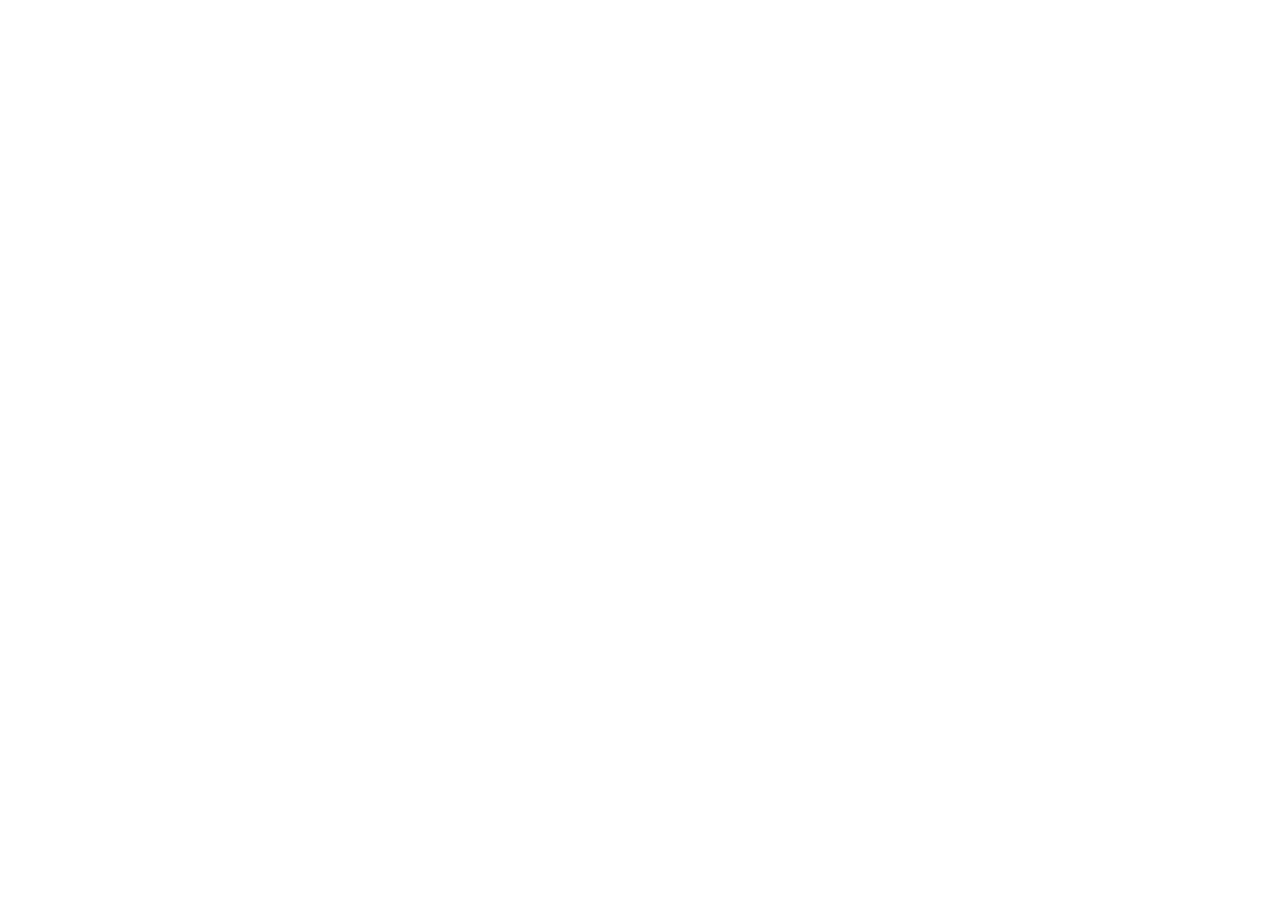
==== index.html @ cf62e2a2 "Bug fixes with like and views" ====
<!doctype html>
<html lang="en">
  <head>
    <meta charset="UTF-8" />
    <meta name="viewport" content="width=device-width, initial-scale=1.0" />
    <title>Nico Talens Portfolio</title>
    <meta name="description" content="Portfolio de Nico Talens Fresquet (SMX y Desarrollo Web) con contadores de visitas y likes reparados y correcciones generales." />
    <meta property="og:title" content="Nico Talens Portfolio" />
    <meta property="og:description" content="Portfolio de Nico Talens Fresquet (SMX y Desarrollo Web) con contadores de visitas y likes reparados y correcciones generales." />
    <meta property="og:type" content="website" />
    <meta name="twitter:card" content="summary_large_image" />
  </head>
  <body>
    <div id="root"></div>
    <script type="module" src="/src/main.tsx"></script>
  </body>
</html>
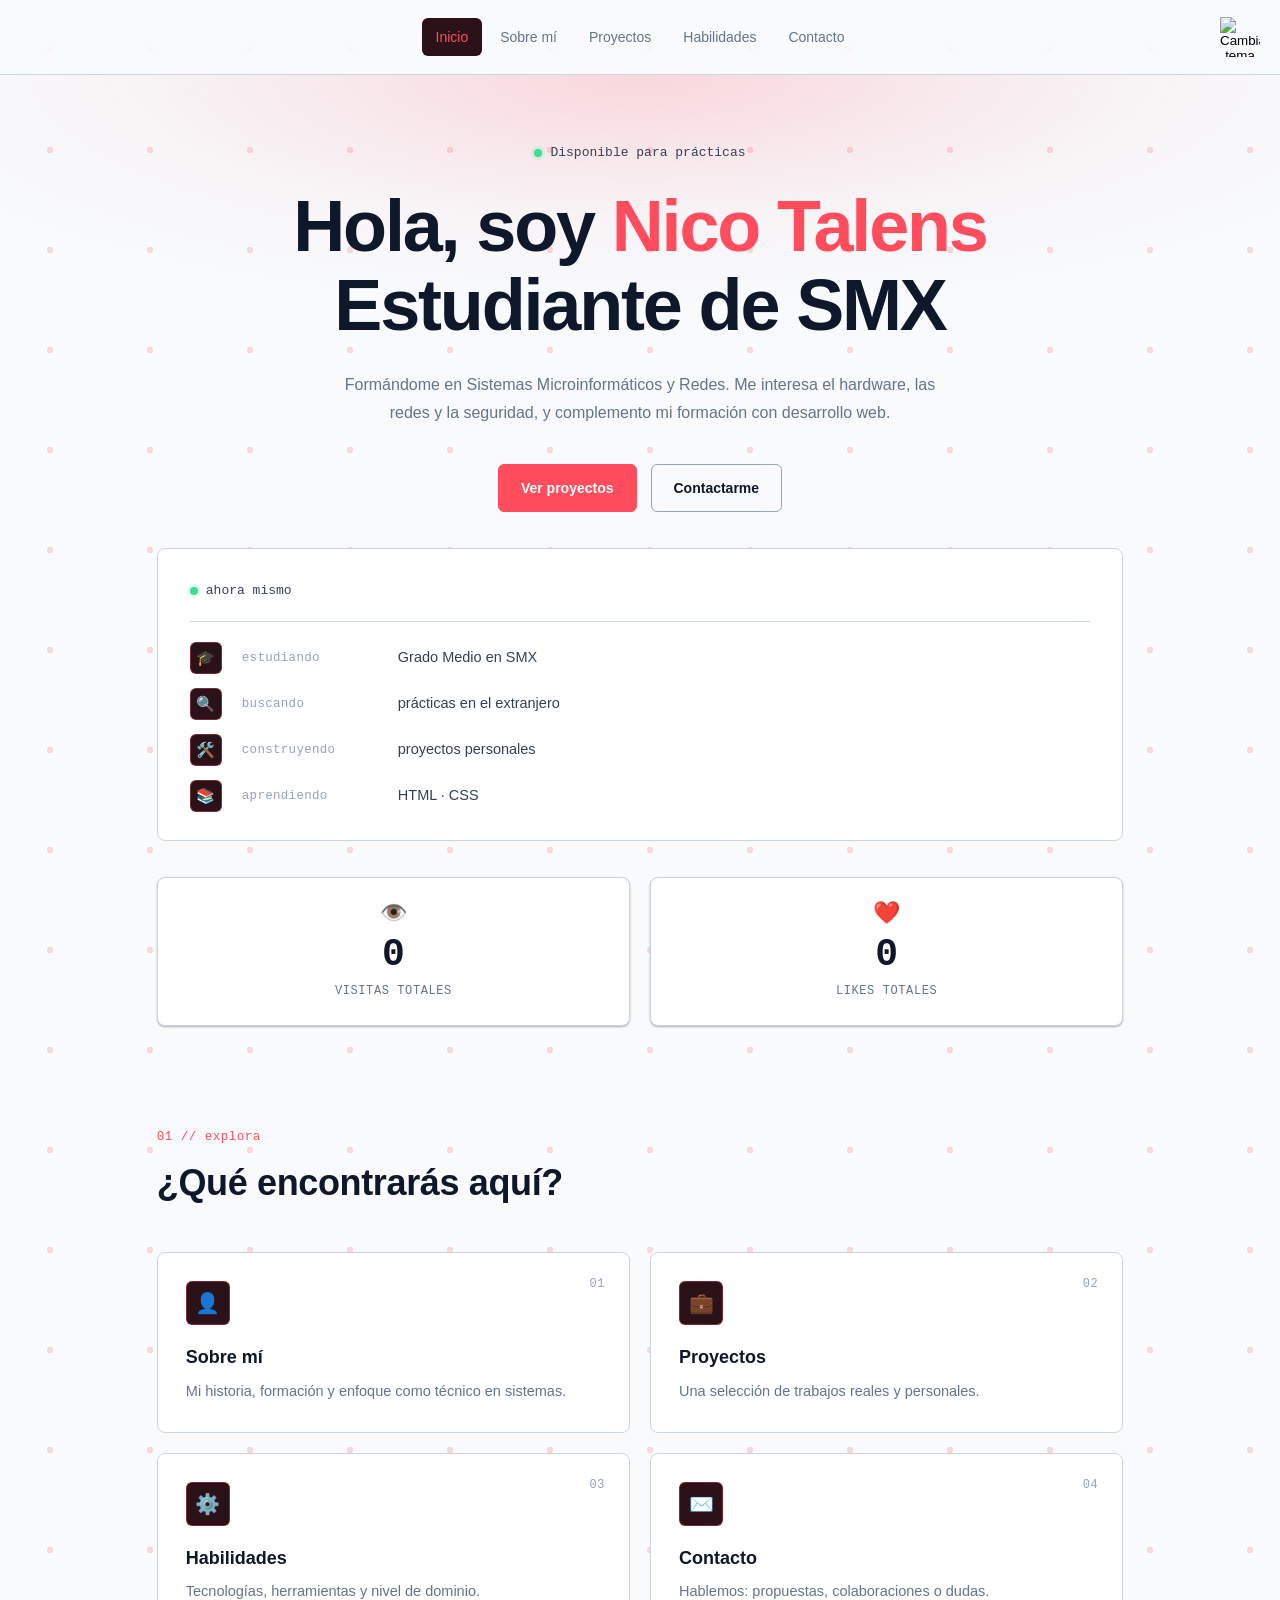
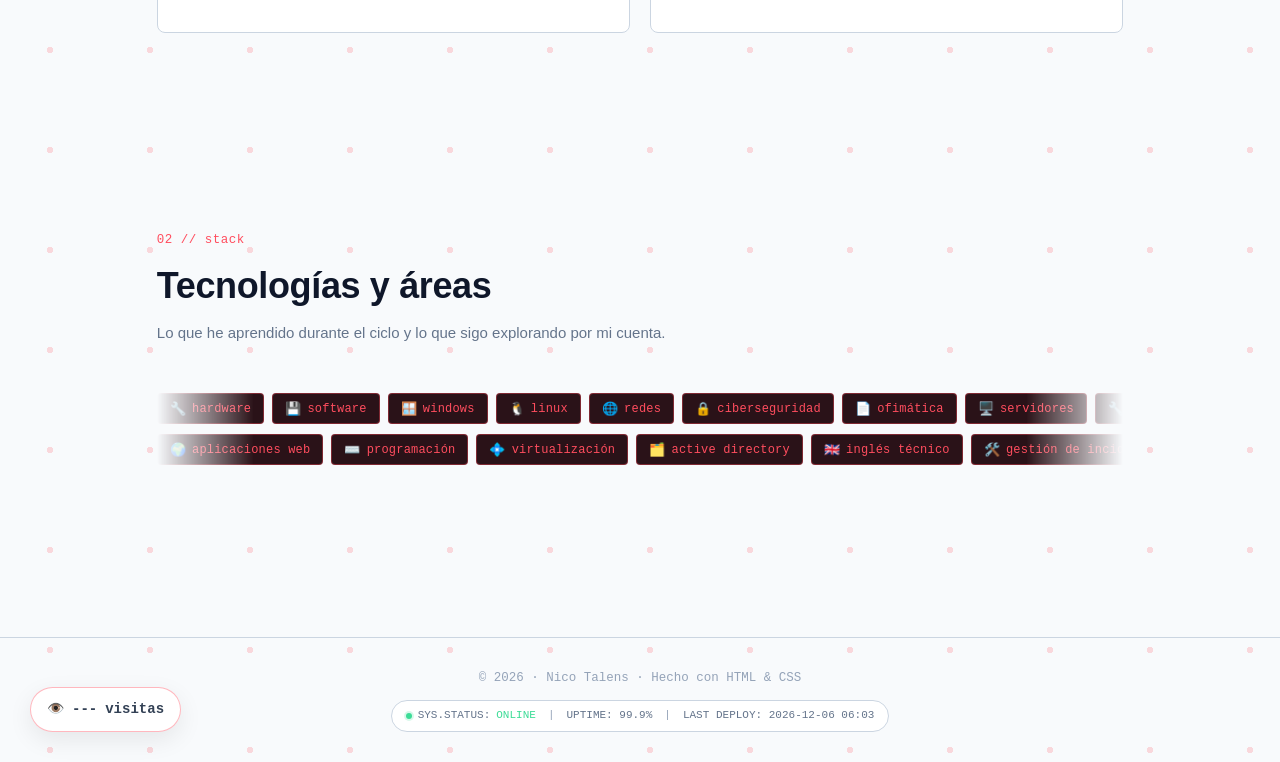
==== commit 5d8bb95e: "more bug fixes" ====
--- a/index.html
+++ b/index.html
@@ -1,18 +1,294 @@
-<!doctype html>
-<html lang="en">
-  <head>
-    <meta charset="UTF-8" />
-    <meta name="viewport" content="width=device-width, initial-scale=1.0" />
-    <title>Nico Talens Portfolio</title>
-    <meta name="description" content="Portfolio de Nico Talens Fresquet (SMX y Desarrollo Web) con contadores de visitas y likes reparados y correcciones generales." />
-    <meta property="og:title" content="Nico Talens Portfolio" />
-    <meta property="og:description" content="Portfolio de Nico Talens Fresquet (SMX y Desarrollo Web) con contadores de visitas y likes reparados y correcciones generales." />
-    <meta property="og:type" content="website" />
-    <meta name="twitter:card" content="summary_large_image" />
-  </head>
-  <body>
-    <div id="root"></div>
-    <script type="module" src="/src/main.tsx"></script>
-  </body>
+<!DOCTYPE html>
+<html lang="es">
+
+<head>
+  <meta charset="UTF-8">
+  <meta name="viewport" content="width=device-width, initial-scale=1.0">
+  <link rel="stylesheet" href="style.css">
+
+  <title>Nico Talens Fresquet | Estudiante de SMX y Desarrollo Web</title>
+
+  <meta name="description" content="Portfolio oficial de Nico Talens Fresquet (Nicolás Talens). Estudiante de Sistemas Microinformáticos y Redes (SMX). Especializado en hardware, redes, ciberseguridad y desarrollo web.">
+  <meta name="keywords" content="Nico Talens, Nicolas Talens Fresquet, NizaTF, SMX, Portfolio, Sistemas Microinformáticos, Redes, Desarrollo Web, Valencia">
+  <meta name="author" content="Nico Talens Fresquet">
+  <link rel="canonical" href="https://nizatf.github.io/">
+
+  <!-- ETIQUETA DE VERIFICACIÓN DE GOOGLE SEARCH CONSOLE -->
+  <meta name="google-site-verification" content="_K4sliO3WWemeNfePRRgqzvkZDPFYZYfsXIzgKDK0mw" />
+
+  <!-- Open Graph -->
+  <meta property="og:title" content="Nico Talens Fresquet | Portfolio">
+  <meta property="og:description" content="Estudiante de SMX apasionado por la informática, las redes y el desarrollo web.">
+  <meta property="og:type" content="website">
+  <meta property="og:url" content="https://nizatf.github.io/">
+  <meta property="og:image" content="https://nizatf.github.io/assets/img/image.png">
+
+  <script type="application/ld+json">
+  {
+    "@context": "https://schema.org",
+    "@type": "Person",
+    "name": "Nico Talens Fresquet",
+    "alternateName": ["Nico Talens", "Nicolás Talens Fresquet", "Nizatf", "Nico Portfolio"],
+    "jobTitle": "Estudiante de Sistemas Microinformáticos y Redes",
+    "url": "https://nizatf.github.io",
+    "image": "https://nizatf.github.io/assets/img/foto-perfil.png",
+    "sameAs": [
+      "https://github.com/NizaTF",
+      "https://www.linkedin.com/in/nizatf/"
+    ]
+  }
+  </script>
+
+  <script>
+    (function() {
+      const savedTheme = localStorage.getItem('theme');
+      const systemPrefersLight = window.matchMedia('(prefers-color-scheme: light)').matches;
+      if (savedTheme === 'light' || (!savedTheme && systemPrefersLight)) {
+        document.documentElement.setAttribute('data-theme', 'light');
+      } else {
+        document.documentElement.setAttribute('data-theme', 'dark');
+      }
+    })();
+  </script>
+
+  <link rel="icon" type="image/png" href="assets/img/favicon_oscuro.png" id="dynamic-favicon">
+</head>
+
+<body>
+  <div id="scroll-progress"></div>
+
+  <nav class="navbar">
+    <div class="nav-links">
+      <a href="index.html" class="active">Inicio</a>
+      <a href="sobre-mi.html">Sobre mí</a>
+      <a href="proyectos.html">Proyectos</a>
+      <a href="habilidades.html">Habilidades</a>
+      <a href="contacto.html">Contacto</a>
+    </div>
+    <button id="theme-toggle" class="theme-toggle" aria-label="Cambiar tema"></button>
+  </nav>
+
+  <!-- HERO CENTRADO -->
+  <section class="hero-center">
+    <div class="hero-center-inner">
+      <span class="status">
+        <span class="status-dot"></span>
+        Disponible para prácticas
+      </span>
+
+      <h1 class="hero-headline">
+        Hola, soy <span class="accent">Nico Talens</span><br>
+        Estudiante de SMX
+      </h1>
+
+      <p class="hero-subtitle">
+        Formándome en Sistemas Microinformáticos y Redes. Me interesa el hardware,
+        las redes y la seguridad, y complemento mi formación con desarrollo web.
+      </p>
+      <div class="hero-actions">
+        <a href="proyectos.html" class="btn btn-primary">Ver proyectos</a>
+        <a href="contacto.html" class="btn btn-secondary">Contactarme</a>
+      </div>
+    </div>
+  </section>
+
+  <!-- CURRENTLY -->
+  <section class="currently">
+    <div class="currently-card">
+      <div class="currently-head">
+        <span class="status">
+          <span class="status-dot"></span>
+          ahora mismo
+        </span>
+      </div>
+
+      <ul class="currently-list">
+        <li>
+          <span class="cur-icon">🎓</span>
+          <span class="cur-key">estudiando</span>
+          <span class="cur-val">Grado Medio en SMX</span>
+        </li>
+        <li>
+          <span class="cur-icon">🔍</span>
+          <span class="cur-key">buscando</span>
+          <span class="cur-val">prácticas en el extranjero</span>
+        </li>
+        <li>
+          <span class="cur-icon">🛠️</span>
+          <span class="cur-key">construyendo</span>
+          <span class="cur-val">proyectos personales</span>
+        </li>
+        <li>
+          <span class="cur-icon">📚</span>
+          <span class="cur-key">aprendiendo</span>
+          <span class="cur-val">HTML · CSS</span>
+        </li>
+      </ul>
+    </div>
+  </section>
+
+  <!-- ESTADÍSTICAS GLOBALES -->
+  <section class="global-stats-section">
+    <div class="stats-grid">
+      <div class="stat-card">
+        <span class="stat-icon">👁️</span>
+        <span class="stat-number" id="total-visits-index">...</span>
+        <span class="stat-label">Visitas Totales</span>
+      </div>
+      <div class="stat-card">
+        <span class="stat-icon">❤️</span>
+        <span class="stat-number" id="total-likes-index">...</span>
+        <span class="stat-label">Likes Totales</span>
+      </div>
+    </div>
+  </section>
+
+  <!-- EXPLORA -->
+  <section class="section">
+    <div class="section-head">
+      <span class="eyebrow">01 // explora</span>
+      <h2 class="section-title">¿Qué encontrarás aquí?</h2>
+    </div>
+
+    <div class="cards-grid">
+      <a href="sobre-mi.html" class="card">
+        <span class="card-number">01</span>
+        <div class="card-icon">👤</div>
+        <h3>Sobre mí</h3>
+        <p>Mi historia, formación y enfoque como técnico en sistemas.</p>
+      </a>
+
+      <a href="proyectos.html" class="card">
+        <span class="card-number">02</span>
+        <div class="card-icon">💼</div>
+        <h3>Proyectos</h3>
+        <p>Una selección de trabajos reales y personales.</p>
+      </a>
+
+      <a href="habilidades.html" class="card">
+        <span class="card-number">03</span>
+        <div class="card-icon">⚙️</div>
+        <h3>Habilidades</h3>
+        <p>Tecnologías, herramientas y nivel de dominio.</p>
+      </a>
+
+      <a href="contacto.html" class="card">
+        <span class="card-number">04</span>
+        <div class="card-icon">✉️</div>
+        <h3>Contacto</h3>
+        <p>Hablemos: propuestas, colaboraciones o dudas.</p>
+      </a>
+    </div>
+  </section>
+
+  <!-- STACK (MARQUESINA DE 2 LÍNEAS) -->
+  <section class="section">
+    <div class="section-head">
+      <span class="eyebrow">02 // stack</span>
+      <h2 class="section-title">Tecnologías y áreas</h2>
+      <p class="section-desc">
+        Lo que he aprendido durante el ciclo y lo que sigo explorando por mi cuenta.
+      </p>
+    </div>
+
+    <div class="tags-marquee-container">
+      <!-- Línea 1 -->
+      <div class="tags-marquee-row">
+        <div class="tags-marquee-track track-ltr">
+          <span class="tag" data-icon="🔧">hardware</span>
+          <span class="tag" data-icon="💾">software</span>
+          <span class="tag" data-icon="🪟">windows</span>
+          <span class="tag" data-icon="🐧">linux</span>
+          <span class="tag" data-icon="🌐">redes</span>
+          <span class="tag" data-icon="🔒">ciberseguridad</span>
+          <span class="tag" data-icon="📄">ofimática</span>
+          <span class="tag" data-icon="🖥️">servidores</span>
+
+          <span class="tag" data-icon="🔧">hardware</span>
+          <span class="tag" data-icon="💾">software</span>
+          <span class="tag" data-icon="🪟">windows</span>
+          <span class="tag" data-icon="🐧">linux</span>
+          <span class="tag" data-icon="🌐">redes</span>
+          <span class="tag" data-icon="🔒">ciberseguridad</span>
+          <span class="tag" data-icon="📄">ofimática</span>
+          <span class="tag" data-icon="🖥️">servidores</span>
+        </div>
+      </div>
+
+      <!-- Línea 2 -->
+      <div class="tags-marquee-row">
+        <div class="tags-marquee-track track-rtl">
+          <span class="tag" data-icon="🌍">aplicaciones web</span>
+          <span class="tag" data-icon="⌨️">programación</span>
+          <span class="tag" data-icon="💠">virtualización</span>
+          <span class="tag" data-icon="🗂️">active directory</span>
+          <span class="tag" data-icon="🇬🇧">inglés técnico</span>
+          <span class="tag" data-icon="🛠️">gestión de incidencias</span>
+          <span class="tag" data-icon="♻️">sostenibilidad</span>
+
+          <span class="tag" data-icon="🌍">aplicaciones web</span>
+          <span class="tag" data-icon="⌨️">programación</span>
+          <span class="tag" data-icon="💠">virtualización</span>
+          <span class="tag" data-icon="🗂️">active directory</span>
+          <span class="tag" data-icon="🇬🇧">inglés técnico</span>
+          <span class="tag" data-icon="🛠️">gestión de incidencias</span>
+          <span class="tag" data-icon="♻️">sostenibilidad</span>
+        </div>
+      </div>
+    </div>
+  </section>
+
+  <footer class="footer">
+    <div class="footer-content">
+      <p>© 2026 · Nico Talens · <a href="admin.html" style="color: inherit; text-decoration: none; cursor: default;">Hecho con HTML &amp; CSS</a></p>
+
+      <div class="sys-status">
+        <span class="sys-item">
+          <span class="sys-dot"></span>
+          SYS.STATUS: <span style="color: var(--green);">ONLINE</span>
+        </span>
+        <span class="sys-divider">|</span>
+        <span class="sys-item">UPTIME: 99.9%</span>
+        <span class="sys-divider">|</span>
+        <span class="sys-item" id="sys-last-deploy">LAST DEPLOY: Cargando...</span>
+      </div>
+    </div>
+  </footer>
+
+  <button id="back-to-top" aria-label="Volver arriba">↑</button>
+
+  <script src="ui.js"></script>
+
+  <script>
+    document.addEventListener('DOMContentLoaded', async () => {
+      const visitsEl = document.getElementById('total-visits-index');
+      const likesEl = document.getElementById('total-likes-index');
+
+      try {
+        const visits = await window.PortfolioCounters.ensureVisitCounted();
+        let projectIds = [];
+        try {
+          const projRes = await fetch(`projects.json?v=${Date.now()}`);
+          if (projRes.ok) {
+            const projects = await projRes.json();
+            projectIds = projects.map(p => p.id);
+          }
+        } catch {}
+
+        const summary = await window.PortfolioCounters.getSummary(projectIds);
+        if (visitsEl) {
+          const finalVisits = visits !== null ? visits : (summary ? summary.visits : 0);
+          visitsEl.textContent = String(finalVisits ?? 0);
+        }
+        if (likesEl) {
+          likesEl.textContent = summary ? String(summary.totalLikes ?? 0) : '0';
+        }
+      } catch {
+        if (visitsEl) visitsEl.textContent = '0';
+        if (likesEl) likesEl.textContent = '0';
+      }
+    });
+  </script>
+</body>
+
 </html>
-
--- a/style.css
+++ b/style.css
@@ -0,0 +1,1089 @@
+/* ============================
+   DESIGN TOKENS
+   ============================ */
+:root {
+  --bg:             #0a0e17;
+  --surface:        #0f1522;
+  --surface-2:      #131a2a;
+  --surface-hover:  #1a2236;
+
+  --border:         #1e2938;
+  --border-strong:  #2d3a4f;
+  --border-accent:  rgba(255, 77, 94, 0.35);
+
+  --accent:         #ff4d5e;
+  --accent-hover:   #e63946;
+  --accent-soft:    #2a1218;
+
+  --green:          #3ddc97;
+
+  --text:           #e8ecf1;
+  --text-soft:      #b8c2d1;
+  --text-muted:     #8b95a5;
+  --text-dim:       #5a6478;
+
+  --r-sm: 4px;
+  --r-md: 6px;
+  --r-lg: 8px;
+  --r-xl: 12px;
+
+  --font-sans: -apple-system, BlinkMacSystemFont, 'Segoe UI', Roboto,
+               'Helvetica Neue', Arial, sans-serif;
+  --font-mono: 'SF Mono', 'Monaco', 'Cascadia Code', 'Roboto Mono',
+               Consolas, 'Courier New', monospace;
+
+  --shadow-sm: 0 1px 2px rgba(0, 0, 0, 0.3);
+  --shadow-md: 0 8px 24px rgba(0, 0, 0, 0.35);
+  --shadow-accent: 0 8px 24px rgba(255, 77, 94, 0.18);
+
+  --max-wide:    1280px;
+  --max-content: 1120px;
+  --max-narrow:  840px;
+  --pad-x:       6%;
+  --pad-y:       96px;
+}
+
+[data-theme="light"] {
+  --bg:             #f8fafc;
+  --surface:        #ffffff;
+  --surface-2:      #f1f5f9;
+  --surface-hover:  #e2e8f0;
+  --border:         #cbd5e1;
+  --border-strong:  #94a3b8;
+  --border-accent:  rgba(255, 77, 94, 0.4);
+  --text:           #0f172a;
+  --text-soft:      #334155;
+  --text-muted:     #64748b;
+  --text-dim:       #94a3b8;
+  --shadow-md: 0 8px 24px rgba(0, 0, 0, 0.08);
+}
+
+/* ============================
+   RESET Y BASE
+   ============================ */
+*,
+*::before,
+*::after {
+  margin: 0;
+  padding: 0;
+  box-sizing: border-box;
+}
+
+html {
+  scroll-behavior: smooth;
+  overflow-x: hidden;
+}
+
+body {
+  background-color: var(--bg);
+  font-family: var(--font-sans);
+  color: var(--text);
+  line-height: 1.6;
+  -webkit-font-smoothing: antialiased;
+  position: relative;
+  min-height: 100vh;
+  animation: pageEnter 0.4s cubic-bezier(0.22, 1, 0.36, 1) both;
+}
+
+@keyframes pageEnter {
+  from { opacity: 0; transform: translateY(10px); }
+  to   { opacity: 1; transform: translateY(0); }
+}
+
+@media (prefers-reduced-motion: reduce) {
+  body { animation: none; }
+}
+
+/* Puntos de fondo */
+body::before {
+  content: "";
+  position: fixed;
+  inset: 0; /* 👈 ESTO es la magia: obliga a cubrir toda la pantalla siempre */
+  z-index: -1;
+  background-image: radial-gradient(
+    circle,
+    rgba(255, 77, 94, 0.10) 3.2px,
+    transparent 1.4px
+  );
+  background-size: 100px 100px;
+  background-position: 0 0;
+  animation: dotsDrift 5s linear infinite;
+  pointer-events: none;
+}
+
+[data-theme="light"] body::before {
+  background-image: radial-gradient(circle, rgba(255, 77, 94, 0.20) 3.2px, transparent 1.4px);
+}
+
+@keyframes dotsDrift {
+  from { background-position: 0px 0px; }
+  to   { background-position: 100px 100px; }
+}
+
+@media (prefers-reduced-motion: reduce) {
+  body::before { animation: none; }
+}
+
+img { display: block; max-width: 100%; }
+a { color: inherit; text-decoration: none; }
+
+/* ============================
+   TIPOGRAFÍA Y UTILIDADES
+   ============================ */
+.page-title {
+  font-size: clamp(32px, 5vw, 56px);
+  font-weight: 700; line-height: 1.1;
+  letter-spacing: -0.02em; color: var(--text);
+}
+
+.section-title {
+  font-size: clamp(24px, 3.5vw, 36px);
+  font-weight: 700; line-height: 1.2;
+  letter-spacing: -0.01em; color: var(--text);
+}
+
+.eyebrow {
+  display: inline-block; font-family: var(--font-mono);
+  font-size: 12.5px; font-weight: 500; color: var(--accent);
+  letter-spacing: 0.5px; text-transform: lowercase; margin-bottom: 14px;
+}
+
+.section-desc {
+  font-size: 15px; color: var(--text-muted);
+  line-height: 1.7; max-width: 560px; margin-top: 12px;
+}
+
+.accent { color: var(--accent); }
+
+/* ============================
+   NAVBAR (Escritorio)
+   ============================ */
+.navbar {
+  position: sticky; top: 0; z-index: 100;
+  display: flex; align-items: center; justify-content: center;
+  width: 100%; padding: 18px var(--pad-x);
+  background-color: rgba(10, 14, 23, 0.85);
+  backdrop-filter: blur(12px); -webkit-backdrop-filter: blur(12px);
+  border-bottom: 1px solid var(--border);
+}
+
+[data-theme="light"] .navbar { background-color: rgba(248, 250, 252, 0.85); }
+
+.nav-links { display: flex; align-items: center; gap: 4px; }
+
+.nav-links a {
+  font-size: 14px; color: var(--text-muted);
+  padding: 8px 14px; border-radius: var(--r-md);
+  transition: color 0.2s ease, background-color 0.2s ease;
+}
+
+.nav-links a:hover { color: var(--text); background-color: var(--surface-hover); }
+.nav-links a.active { color: var(--accent); background-color: var(--accent-soft); }
+
+.theme-toggle {
+  position: absolute; right: var(--pad-x); top: 50%; transform: translateY(-50%);
+  display: flex; align-items: center; justify-content: center;
+  background: transparent; border: none; cursor: pointer; padding: 0; z-index: 101;
+}
+
+.theme-icon-img {
+  width: 40px;  /* 👈 Tamaño aumentado para PC y Móvil */
+  height: 40px;
+  object-fit: contain;
+  display: block;
+  transition: transform 0.3s ease;
+}
+
+
+/* ============================
+   SECCIONES
+   ============================ */
+.section { padding: var(--pad-y) var(--pad-x); max-width: var(--max-content); margin: 0 auto; }
+.section-head { margin-bottom: 48px; }
+
+.page-header {
+  padding: 100px var(--pad-x) 60px; max-width: var(--max-narrow);
+  margin: 0 auto; text-align: center;
+}
+
+.page-header .page-title { margin: 14px 0 18px; }
+.page-header .eyebrow { margin-bottom: 0; }
+
+.page-subtitle {
+  font-size: 16px; color: var(--text-muted);
+  line-height: 1.7; max-width: 560px; margin: 0 auto;
+}
+
+/* ============================
+   BOTONES
+   ============================ */
+.btn {
+  display: inline-flex; align-items: center; justify-content: center; gap: 8px;
+  padding: 12px 22px; border-radius: var(--r-md); font-size: 14px; font-weight: 600;
+  font-family: var(--font-sans); border: 1px solid transparent; cursor: pointer;
+  transition: all 0.2s ease; white-space: nowrap;
+}
+
+.btn-primary { background-color: var(--accent); color: #fff; border-color: var(--accent); }
+.btn-primary:hover { background-color: var(--accent-hover); border-color: var(--accent-hover); box-shadow: var(--shadow-accent); transform: translateY(-1px); }
+.btn-secondary { background-color: transparent; color: var(--text); border-color: var(--border-strong); }
+.btn-secondary:hover { border-color: var(--accent); color: var(--accent); background-color: var(--accent-soft); }
+
+/* ============================
+   TARJETAS
+   ============================ */
+.cards-grid { display: grid; grid-template-columns: repeat(2, 1fr); gap: 20px; }
+
+.card {
+  position: relative; overflow: hidden; display: block;
+  background-color: var(--surface); border: 1px solid var(--border);
+  border-radius: var(--r-lg); padding: 28px;
+  transition: all 0.3s cubic-bezier(0.22, 1, 0.36, 1); color: inherit;
+}
+
+.card::before {
+  content: ""; position: absolute; top: 0; left: 0; right: 0; height: 2px;
+  background: linear-gradient(90deg, transparent, var(--accent), transparent);
+  opacity: 0; transition: opacity 0.3s ease;
+}
+
+.card:hover { border-color: var(--border-accent); background-color: var(--surface-2); transform: translateY(-4px); box-shadow: var(--shadow-md); }
+.card:hover::before { opacity: 1; }
+
+.card-icon {
+  display: inline-flex; align-items: center; justify-content: center;
+  width: 44px; height: 44px; border-radius: var(--r-md);
+  background-color: var(--accent-soft); border: 1px solid var(--border-accent);
+  font-size: 20px; line-height: 1; margin-bottom: 18px;
+  transition: transform 0.3s ease, background-color 0.3s ease;
+}
+
+.card:hover .card-icon { transform: scale(1.06); background-color: rgba(255, 77, 94, 0.16); }
+
+.card-number {
+  position: absolute; top: 22px; right: 24px; font-family: var(--font-mono);
+  font-size: 12px; color: var(--text-dim); letter-spacing: 0.5px; transition: color 0.3s ease;
+}
+
+.card:hover .card-number { color: var(--accent); }
+.card h3 { font-size: 18px; font-weight: 600; color: var(--text); margin-bottom: 8px; }
+.card p { font-size: 14.5px; color: var(--text-muted); line-height: 1.65; }
+
+/* ============================
+   TAGS
+   ============================ */
+.tags-row { display: grid; grid-template-columns: repeat(3, minmax(0, 1fr)); gap: 10px; max-width: 640px; margin: 0 auto; }
+
+.tag {
+  display: inline-flex; align-items: center; justify-content: center; gap: 6px;
+  font-family: var(--font-mono); font-size: 12px; font-weight: 500; color: var(--accent);
+  background-color: var(--accent-soft); padding: 8px 12px; border-radius: var(--r-sm);
+  border: 1px solid var(--border-accent); letter-spacing: 0.2px; line-height: 1; white-space: nowrap;
+}
+
+.tag::before { content: attr(data-icon); font-family: var(--font-sans); font-size: 13px; line-height: 1; display: inline-block; filter: saturate(1.1); }
+
+/* ============================
+   ESTADO
+   ============================ */
+.status { display: inline-flex; align-items: center; gap: 8px; font-family: var(--font-mono); font-size: 13px; color: var(--text-soft); }
+
+.status-dot {
+  width: 8px; height: 8px; border-radius: 50%; background-color: var(--green);
+  box-shadow: 0 0 0 3px rgba(61, 220, 151, 0.15); animation: statusPulse 2s ease-in-out infinite;
+}
+
+@keyframes statusPulse { 0%, 100% { opacity: 1; } 50% { opacity: 0.5; } }
+@media (prefers-reduced-motion: reduce) { .status-dot { animation: none; } }
+
+/* ============================
+   CURRENTLY (Index)
+   ============================ */
+.currently { max-width: var(--max-content); margin:  auto; padding: 0 var(--pad-x); }
+.currently-card { background: var(--surface); border: 1px solid var(--border); border-radius: var(--r-lg); padding: 28px 32px; }
+.currently-head { padding-bottom: 18px; margin-bottom: 20px; border-bottom: 1px solid var(--border); }
+.currently-list { list-style: none; display: flex; flex-direction: column; gap: 14px; }
+.currently-list li { display: grid; grid-template-columns: 36px 140px 1fr; align-items: center; gap: 16px; font-size: 14.5px; }
+
+.cur-icon {
+  display: inline-flex; align-items: center; justify-content: center;
+  width: 32px; height: 32px; border-radius: var(--r-md);
+  background: var(--accent-soft); border: 1px solid var(--border-accent); font-size: 15px;
+}
+
+.cur-key { font-family: var(--font-mono); font-size: 12.5px; color: var(--text-dim); letter-spacing: 0.3px; }
+.cur-val { color: var(--text-soft); font-weight: 500; }
+
+/* ============================
+   TIMELINE
+   ============================ */
+.timeline { position: relative; padding-left: 40px; }
+.timeline::before { content: ""; position: absolute; left: 9px; top: 6px; bottom: 6px; width: 2px; background: var(--border-strong); border-radius: 2px; }
+.timeline-item { position: relative; padding-bottom: 36px; }
+.timeline-item:last-child { padding-bottom: 0; }
+
+.timeline-dot {
+  position: absolute; left: -40px; top: 4px; width: 20px; height: 20px; border-radius: 50%;
+  background: var(--bg); border: 2px solid var(--border-strong);
+  display: flex; align-items: center; justify-content: center; z-index: 1;
+}
+
+.timeline-item.is-done .timeline-dot { background: var(--accent); border-color: var(--accent); }
+
+.timeline-item.is-current .timeline-dot {
+  background: var(--accent); border-color: var(--accent);
+  box-shadow: 0 0 0 4px rgba(255, 77, 94, 0.2); animation: currentPulse 2s ease-in-out infinite;
+}
+
+.timeline-item.is-current .timeline-dot::after {
+  content: ""; position: absolute; inset: -8px; border-radius: 50%;
+  border: 2px solid var(--accent); opacity: 0.4; animation: currentRing 2s ease-out infinite;
+}
+
+@keyframes currentPulse { 0%, 100% { box-shadow: 0 0 0 4px rgba(255, 77, 94, 0.2); } 50% { box-shadow: 0 0 0 7px rgba(255, 77, 94, 0.1); } }
+@keyframes currentRing { 0% { transform: scale(0.9); opacity: 0.6; } 100% { transform: scale(1.6); opacity: 0; } }
+@media (prefers-reduced-motion: reduce) { .timeline-item.is-current .timeline-dot, .timeline-item.is-current .timeline-dot::after { animation: none; } }
+
+.timeline-item.is-future .timeline-dot { background: var(--bg); border-color: var(--border-strong); }
+
+.timeline-content {
+  background: var(--surface); border: 1px solid var(--border); border-radius: var(--r-lg);
+  padding: 22px 26px; transition: all 0.25s ease; position: relative;
+}
+
+.timeline-item.is-current .timeline-content { border-color: var(--border-accent); background: var(--surface-2); }
+.timeline-item.is-future .timeline-content { opacity: 0.7; }
+.timeline-content:hover { border-color: var(--border-accent); background: var(--surface-2); }
+
+.timeline-badge {
+  display: inline-block; font-family: var(--font-mono); font-size: 10.5px; font-weight: 700;
+  color: var(--accent); background: var(--accent-soft); border: 1px solid var(--border-accent);
+  padding: 3px 8px; border-radius: var(--r-sm); letter-spacing: 0.8px; text-transform: uppercase; margin-bottom: 10px;
+}
+
+.timeline-date { display: block; font-family: var(--font-mono); font-size: 12px; color: var(--accent); margin-bottom: 6px; letter-spacing: 0.3px; }
+.timeline-item.is-future .timeline-date { color: var(--text-dim); }
+.timeline-content h3 { font-size: 17px; color: var(--text); margin-bottom: 6px; font-weight: 600; }
+.timeline-item.is-future .timeline-content h3 { color: var(--text-soft); }
+.timeline-content p { font-size: 14.5px; color: var(--text-muted); line-height: 1.7; }
+
+/* ============================
+   HERO CENTRADO
+   ============================ */
+.hero-center {
+  position: relative; padding: 110px var(--pad-x) 60px; text-align: center;
+  background: radial-gradient(ellipse 90% 70% at 50% 0%, rgba(255, 77, 94, 0.20) 0%, rgba(255, 77, 94, 0.10) 25%, rgba(255, 77, 94, 0.03) 45%, transparent 70%);
+}
+
+.hero-center-inner { position: relative; max-width: 820px; margin: 0 auto; }
+.hero-headline { font-size: clamp(36px, 6vw, 72px); font-weight: 800; line-height: 1.1; letter-spacing: -0.03em; margin: 22px 0 26px; color: var(--text); }
+.hero-center .hero-subtitle { margin: 0 auto 38px; max-width: 620px; color: var(--text-muted); font-size: 16px; line-height: 1.7; }
+.hero-actions { display: flex; flex-wrap: wrap; gap: 14px; }
+.hero-center .hero-actions { justify-content: center; }
+
+/* ============================
+   SOBRE MÍ
+   ============================ */
+
+.about-heading { font-size: clamp(22px, 3vw, 32px); font-weight: 700; line-height: 1.2; letter-spacing: -0.01em; margin-bottom: 22px; color: var(--text); }
+.about-main { min-width: 0; }
+.about-main p { color: var(--text-soft); font-size: 15.5px; line-height: 1.8; margin-bottom: 18px; }
+.about-main p strong { color: var(--text); font-weight: 600; }
+.about-actions { display: flex; flex-wrap: wrap; gap: 12px; margin-top: 10px; }
+
+/* Avatar Flip 3D */
+.avatar-flip {
+  position: relative; width: 100%; aspect-ratio: 1 / 1; border-radius: var(--r-lg);
+  border: 1px solid var(--border); background: var(--surface); margin-bottom: 22px;
+  perspective: 1000px; overflow: hidden; cursor: pointer;
+}
+
+.avatar-flip::after {
+  content: ""; position: absolute; inset: 0; border-radius: inherit;
+  box-shadow: inset 0 0 0 1px rgba(255, 255, 255, 0.1); transition: box-shadow 0.3s ease;
+  pointer-events: none; z-index: 10;
+}
+
+.avatar-flip:hover::after { box-shadow: inset 0 0 20px rgba(255, 255, 255, 0.15); }
+
+.avatar-front, .avatar-back {
+  position: absolute; top: 0; left: 0; width: 100%; height: 100%;
+  backface-visibility: hidden; border-radius: inherit; overflow: hidden;
+  transition: transform 0.8s cubic-bezier(0.4, 0, 0.2, 1);
+}
+
+.avatar-back { transform: rotateY(180deg); background: var(--surface-2); display: flex; align-items: center; justify-content: center; }
+.logo-img { width: 100%; height: 100%; object-fit: contain; padding: 10%; }
+.avatar-flip:hover .avatar-front { transform: rotateY(180deg); }
+.avatar-flip:hover .avatar-back { transform: rotateY(360deg); }
+
+.flip-hint {
+  position: absolute; bottom: 12px; right: 12px; background: rgba(10, 14, 23, 0.6);
+  color: #fff; width: 28px; height: 28px; border-radius: 50%;
+  display: flex; align-items: center; justify-content: center; font-size: 14px; z-index: 20;
+  backdrop-filter: blur(4px); -webkit-backdrop-filter: blur(4px);
+  border: 1px solid rgba(255, 255, 255, 0.1); pointer-events: none;
+  transition: transform 0.3s ease; opacity: 0.8;
+}
+
+.avatar-flip:hover .flip-hint { transform: rotate(180deg); opacity: 1; background: var(--accent); }
+
+/* Marquesina de tags */
+.tags-marquee-container { margin: 32px 0 36px; display: flex; flex-direction: column; gap: 10px; width: 100%; overflow: hidden; }
+.tags-marquee-row { width: 100%; overflow: hidden; position: relative; -webkit-mask-image: linear-gradient(to right, transparent, black 10%, black 90%, transparent); mask-image: linear-gradient(to right, transparent, black 10%, black 90%, transparent); }
+.tags-marquee-track { display: flex; gap: 8px; width: max-content; }
+.track-ltr { animation: marquee-ltr 25s linear infinite; }
+.track-rtl { animation: marquee-rtl 25s linear infinite; }
+.tags-marquee-row:hover .tags-marquee-track { animation-play-state: paused; }
+@keyframes marquee-ltr { from { transform: translateX(-50%); } to { transform: translateX(0); } }
+@keyframes marquee-rtl { from { transform: translateX(0); } to { transform: translateX(-50%); } }
+.tags-marquee-track .tag { flex-shrink: 0; }
+
+/* ============================
+   PROYECTOS
+   ============================ */
+.projects-grid { display: grid; grid-template-columns: repeat(2, 1fr); gap: 24px; }
+
+.project-card {
+  display: flex; flex-direction: column; background: var(--surface); border: 1px solid var(--border);
+  border-radius: var(--r-lg); overflow: hidden; color: inherit;
+  transition: all 0.3s cubic-bezier(0.22, 1, 0.36, 1); position: relative;
+}
+
+.project-card:hover { border-color: var(--border-accent); transform: translateY(-4px); box-shadow: var(--shadow-md); }
+.project-thumb { width: 100%; aspect-ratio: 16 / 10; overflow: hidden; background: var(--surface-2); border-bottom: 1px solid var(--border); position: relative; }
+.project-img { width: 100%; height: 100%; object-fit: cover; object-position: center top; display: block; transition: transform 0.5s cubic-bezier(0.22, 1, 0.36, 1); }
+.project-card:hover .project-img { transform: scale(1.04); }
+.project-body { padding: 22px 24px 24px; display: flex; flex-direction: column; gap: 10px; flex: 1; }
+.project-top { display: flex; align-items: flex-start; justify-content: space-between; gap: 14px; }
+.project-title { font-size: 17px; font-weight: 600; color: var(--text); line-height: 1.3; letter-spacing: -0.005em; }
+
+.project-arrow { flex-shrink: 0; font-family: var(--font-mono); font-size: 15px; color: var(--text-dim); transition: color 0.25s ease, transform 0.25s ease; line-height: 1; margin-top: 2px; }
+.project-card:hover .project-arrow { color: var(--accent); transform: translate(2px, -2px); }
+.project-desc { font-size: 14px; color: var(--text-muted); line-height: 1.65; }
+
+/* Badges de proyectos */
+.project-badges { display: flex; flex-wrap: wrap; align-items: center; gap: 10px; margin-bottom: 6px; }
+.badge { display: inline-flex; align-items: center; gap: 6px; font-family: var(--font-mono); font-size: 10.5px; font-weight: 600; text-transform: uppercase; letter-spacing: 0.5px; padding: 4px 9px; border-radius: var(--r-sm); border: 1px solid transparent; line-height: 1; }
+.badge-dot { width: 6px; height: 6px; border-radius: 50%; animation: statusBlink 2s ease-in-out infinite; }
+@keyframes statusBlink { 0%, 100% { opacity: 1; transform: scale(1); } 50% { opacity: 0.4; transform: scale(0.9); } }
+.badge.is-active { color: var(--green); background: rgba(61, 220, 151, 0.1); border-color: rgba(61, 220, 151, 0.3); }
+.badge.is-active .badge-dot { background: var(--green); box-shadow: 0 0 6px rgba(61, 220, 151, 0.6); }
+.badge.is-building { color: var(--accent); background: var(--accent-soft); border-color: var(--border-accent); }
+.badge.is-building .badge-dot { background: var(--accent); box-shadow: 0 0 6px rgba(255, 77, 94, 0.6); }
+.badge.is-inactive { color: var(--text-dim); background: var(--surface-2); border-color: var(--border); }
+.badge.is-inactive .badge-dot { background: var(--text-dim); box-shadow: none; animation: none; }
+.badge.is-planned { color: #6aa8ff; background: rgba(106, 168, 255, 0.1); border-color: rgba(106, 168, 255, 0.3); }
+.badge.is-planned .badge-dot { background: #6aa8ff; box-shadow: 0 0 6px rgba(106, 168, 255, 0.6); }
+
+.badge-level { display: inline-flex; align-items: center; gap: 4px; padding: 3px 9px 3px 6px; background: var(--surface-2); border: 1px solid var(--border); border-radius: var(--r-sm); height: 22px; }
+.badge-label { font-family: var(--font-mono); font-size: 9px; font-weight: 600; color: var(--text-dim); text-transform: uppercase; letter-spacing: 0.5px; margin-right: 2px; border-right: 1px solid var(--border); padding-right: 6px; }
+.lvl-dot { width: 5px; height: 10px; border-radius: 1px; background: var(--border-strong); transition: all 0.3s ease; }
+.lvl-dot.is-on { background: var(--accent); box-shadow: 0 0 4px rgba(255, 77, 94, 0.4); }
+[data-theme="light"] .lvl-dot.is-on { box-shadow: none; }
+
+/* ============================
+   HABILIDADES (Tabs)
+   ============================ */
+.lang-grid { display: grid; grid-template-columns: repeat(3, 1fr); gap: 20px; }
+.lang-card { display: flex; flex-direction: column; gap: 20px; }
+.lang-card-head { display: flex; align-items: center; gap: 14px; }
+.lang-code { display: inline-flex; align-items: center; justify-content: center; width: 44px; height: 44px; border-radius: var(--r-md); background: var(--accent-soft); border: 1px solid var(--border-accent); font-family: var(--font-mono); font-size: 13px; font-weight: 700; color: var(--accent); letter-spacing: 0.5px; flex-shrink: 0; }
+.lang-card-info h3 { font-size: 16px; font-weight: 600; color: var(--text); margin-bottom: 3px; line-height: 1.2; }
+.lang-card-info p { font-family: var(--font-mono); font-size: 11.5px; color: var(--text-muted); letter-spacing: 0.2px; }
+.cefr-row { display: flex; gap: 4px; }
+.cefr-pip { display: inline-flex; align-items: center; justify-content: center; flex: 1; min-width: 0; height: 22px; border-radius: var(--r-sm); background: var(--bg); border: 1px solid var(--border); font-family: var(--font-mono); font-size: 9.5px; font-weight: 600; color: var(--text-dim); letter-spacing: 0.2px; transition: all 0.2s ease; }
+.cefr-pip.is-full { background: var(--accent-soft); border-color: var(--border-accent); color: var(--accent); }
+.cefr-pip.is-current { background: var(--accent); border-color: var(--accent); color: #ffffff; box-shadow: 0 0 0 2px rgba(255, 77, 94, 0.2); animation: cefrPulse 2s ease-in-out infinite; }
+@keyframes cefrPulse { 0%, 100% { box-shadow: 0 0 0 2px rgba(255, 77, 94, 0.2); } 50% { box-shadow: 0 0 0 4px rgba(255, 77, 94, 0.08); } }
+
+.tabs-layout {
+  display: grid;
+  grid-template-columns: 240px minmax(0, 1fr); /* 👈 minmax(0, 1fr) arregla el scroll */
+  gap: 30px;
+  background: var(--surface);
+  border: 1px solid var(--border);
+  border-radius: var(--r-lg);
+  padding: 30px;
+  box-shadow: var(--shadow-md);
+  min-height: 400px;
+}
+
+.tabs-content {
+  position: relative;
+  padding-left: 10px;
+  min-width: 0; /* 👈 Evita que los tags largos rompan la pantalla */
+  overflow-x: hidden;
+}
+
+/* Y en los tags, permitimos que bajen de línea si son muy largos */
+.skill-pill span {
+  white-space: normal;
+  word-break: break-word;
+}
+.tabs-nav { display: flex; flex-direction: column; gap: 8px; border-right: 1px solid var(--border); padding-right: 20px; }
+.tab-btn { display: flex; align-items: center; gap: 12px; background: transparent; border: none; border-left: 3px solid transparent; padding: 14px 16px; border-radius: 0 var(--r-md) var(--r-md) 0; font-family: var(--font-mono); font-size: 14px; font-weight: 500; color: var(--text-muted); cursor: pointer; text-align: left; transition: all 0.25s ease; }
+.tab-btn:hover { background: var(--surface-2); color: var(--text); }
+.tab-btn.active { background: var(--accent-soft); color: var(--accent); border-left-color: var(--accent); }
+.tab-icon { font-size: 18px; }
+.tab-panel { display: none; animation: fadeInPanel 0.4s ease forwards; }
+.tab-panel.active { display: block; }
+@keyframes fadeInPanel { from { opacity: 0; transform: translateY(10px); } to { opacity: 1; transform: translateY(0); } }
+.panel-header { display: flex; align-items: center; gap: 16px; margin-bottom: 16px; }
+.panel-icon { font-size: 32px; background: var(--bg); width: 60px; height: 60px; display: flex; align-items: center; justify-content: center; border-radius: var(--r-md); border: 1px solid var(--border); }
+.panel-title { font-size: 22px; font-weight: 700; color: var(--text); }
+.panel-desc { color: var(--text-muted); font-size: 15px; line-height: 1.6; margin-bottom: 30px; max-width: 500px; }
+.panel-skills { display: flex; flex-direction: column; gap: 12px; }
+.skill-pill { display: flex; justify-content: space-between; align-items: center; background: var(--surface-2); border: 1px solid var(--border); padding: 16px 20px; border-radius: var(--r-md); cursor: pointer; transition: all 0.2s ease; font-family: var(--font-mono); font-size: 14px; color: var(--text-soft); }
+.skill-pill:hover { background: var(--bg); border-color: var(--accent); color: var(--accent); transform: translateX(6px); box-shadow: 0 4px 12px rgba(0,0,0,0.2); }
+.skill-count { background: var(--accent-soft); color: var(--accent); font-size: 11px; padding: 4px 10px; border-radius: 999px; border: 1px solid var(--border-accent); }
+
+/* ============================
+   CONTACTO
+   ============================ */
+.contact-grid { display: grid; grid-template-columns: repeat(2, 1fr); gap: 16px; }
+.contact-card { display: flex; align-items: center; gap: 16px; padding: 20px 24px; position: relative; }
+.contact-card .card-icon { margin-bottom: 0; flex-shrink: 0; width: 40px; height: 40px; font-size: 18px; }
+.contact-info { display: flex; flex-direction: column; gap: 3px; min-width: 0; flex: 1; }
+.contact-label { font-family: var(--font-mono); font-size: 11px; color: var(--text-dim); text-transform: lowercase; letter-spacing: 0.5px; }
+.contact-value { font-size: 14.5px; font-weight: 500; color: var(--text); overflow: hidden; text-overflow: ellipsis; white-space: nowrap; }
+.contact-arrow { flex-shrink: 0; font-family: var(--font-mono); font-size: 15px; color: var(--text-dim); transition: color 0.25s ease, transform 0.25s ease; line-height: 1; }
+.contact-card:hover .contact-arrow { color: var(--accent); transform: translate(2px, -2px); }
+.contact-card.is-static { cursor: default; }
+.contact-card.is-static:hover { border-color: var(--border); background: var(--surface); transform: none; box-shadow: none; }
+.contact-card.is-static:hover::before { opacity: 0; }
+.contact-arrow.is-off { color: var(--text-dim); opacity: 0.5; }
+.contact-card.is-static:hover .contact-arrow.is-off { color: var(--text-dim); transform: none; }
+
+.contact-form { max-width: 640px; margin: 0 auto; display: flex; flex-direction: column; gap: 18px; }
+.form-row { display: grid; grid-template-columns: 1fr 1fr; gap: 18px; }
+.form-field { display: flex; flex-direction: column; gap: 6px; }
+.form-field label { font-family: var(--font-mono); font-size: 11.5px; font-weight: 500; color: var(--text-dim); text-transform: lowercase; letter-spacing: 0.5px; }
+.form-field input, .form-field textarea { width: 100%; background: var(--surface); border: 1px solid var(--border); border-radius: var(--r-md); padding: 14px 16px; font-family: var(--font-sans); font-size: 15px; color: var(--text); line-height: 1.5; transition: border-color 0.2s ease, background-color 0.2s ease, box-shadow 0.2s ease; -webkit-appearance: none; appearance: none; }
+.form-field textarea { resize: vertical; min-height: 140px; }
+.form-field input::placeholder, .form-field textarea::placeholder { color: var(--text-dim); }
+.form-field input:focus, .form-field textarea:focus { outline: none; border-color: var(--border-accent); background: var(--surface-2); box-shadow: 0 0 0 3px rgba(255, 77, 94, 0.1); }
+.contact-form .btn { align-self: flex-start; margin-top: 4px; }
+.contact-cta { text-align: center; max-width: 680px; margin: 0 auto; padding: 20px 0; display: flex; flex-direction: column; align-items: center; gap: 0; }
+.contact-big { font-size: clamp(40px, 7vw, 80px); font-weight: 800; line-height: 1; letter-spacing: -0.03em; margin: 24px 0 20px; color: var(--text); }
+.contact-email { display: inline-block; font-family: var(--font-mono); font-size: clamp(16px, 2.5vw, 22px); font-weight: 500; color: var(--accent); letter-spacing: -0.01em; padding-bottom: 4px; border-bottom: 2px solid var(--border-accent); transition: all 0.25s ease; margin-bottom: 24px; text-decoration: none; }
+.contact-email:hover { color: var(--accent-hover); border-bottom-color: var(--accent); }
+.contact-hint { font-size: 14px; color: var(--text-muted); margin-bottom: 28px; line-height: 1.6; }
+.contact-actions { display: flex; flex-wrap: wrap; gap: 12px; justify-content: center; }
+
+/* ============================
+   PÁGINA DE PROYECTO (BLOG)
+   ============================ */
+.blog-header { padding-top: 100px; padding-bottom: 40px; text-align: center; max-width: 800px; }
+.back-link { display: inline-block; font-family: var(--font-mono); font-size: 13px; color: var(--text-muted); text-decoration: none; margin-bottom: 24px; transition: color 0.2s; }
+.back-link:hover { color: var(--accent); }
+.blog-header .page-title { font-size: clamp(36px, 6vw, 56px); margin-bottom: 16px; }
+.blog-hero-carousel { position: relative; width: 100%; max-width: 1000px; margin: 0 auto; aspect-ratio: 16 / 9; background: var(--surface-2); border: 1px solid var(--border); border-radius: var(--r-lg); overflow: hidden; box-shadow: var(--shadow-md); }
+.blog-hero-carousel img { position: absolute; top: 0; left: 0; width: 100%; height: 100%; opacity: 0; transition: opacity 0.4s ease; }
+.blog-hero-carousel img.active { opacity: 1; z-index: 2; }
+.blog-nav { position: absolute; top: 50%; transform: translateY(-50%); z-index: 5; background: rgba(10, 14, 23, 0.7); color: #fff; border: 1px solid rgba(255,255,255,0.2); width: 48px; height: 48px; border-radius: 50%; font-size: 20px; cursor: pointer; backdrop-filter: blur(4px); transition: all 0.2s; }
+.blog-nav:hover { background: var(--accent); border-color: var(--accent); }
+.blog-nav.prev { left: 20px; }
+.blog-nav.next { right: 20px; }
+.blog-content-section { max-width: 800px; padding-top: 20px; }
+.blog-markdown { font-size: 16.5px; line-height: 1.8; color: var(--text-soft); }
+.blog-markdown h1, .blog-markdown h2, .blog-markdown h3 { color: var(--text); margin-top: 40px; margin-bottom: 16px; font-family: var(--font-sans); }
+.blog-markdown h2 { font-size: 26px; border-bottom: 1px solid var(--border); padding-bottom: 8px; }
+.blog-markdown p { margin-bottom: 24px; }
+.blog-markdown ul, .blog-markdown ol { margin-bottom: 24px; padding-left: 24px; }
+.blog-markdown li { margin-bottom: 8px; }
+.blog-markdown strong { color: var(--text); }
+.blog-markdown blockquote { border-left: 4px solid var(--accent); background: var(--surface-2); padding: 16px 24px; margin: 24px 0; border-radius: 0 var(--r-md) var(--r-md) 0; font-style: italic; color: var(--text-muted); }
+.blog-markdown code { font-family: var(--font-mono); background: var(--surface-2); padding: 4px 8px; border-radius: 4px; font-size: 14px; color: var(--accent); }
+.blog-markdown img { border-radius: var(--r-lg); margin: 30px 0; border: 1px solid var(--border); }
+
+/* ============================
+   UI EXTRA (Scroll, Back to top, Footer)
+   ============================ */
+#scroll-progress { position: fixed; top: 0; left: 0; width: 0%; height: 3px; background: var(--accent); z-index: 9999; transition: width 0.1s ease-out; pointer-events: none; }
+#back-to-top { position: fixed; bottom: 30px; right: 30px; width: 46px; height: 46px; border-radius: 50%; background: var(--surface); color: var(--accent); border: 1px solid var(--border-accent); font-size: 20px; font-weight: bold; cursor: pointer; display: flex; align-items: center; justify-content: center; z-index: 900; box-shadow: var(--shadow-md); opacity: 0; visibility: hidden; transform: translateY(15px); transition: all 0.3s cubic-bezier(0.22, 1, 0.36, 1); }
+#back-to-top.is-visible { opacity: 1; visibility: visible; transform: translateY(0); }
+#back-to-top:hover { background: var(--accent-soft); transform: translateY(-3px); box-shadow: var(--shadow-accent); }
+
+.footer { text-align: center; padding: 30px var(--pad-x); border-top: 1px solid var(--border); margin-top: 40px; }
+.footer-content { display: flex; flex-direction: column; align-items: center; gap: 12px; }
+.footer p { font-family: var(--font-mono); font-size: 12.5px; color: var(--text-dim); }
+.sys-status { display: flex; align-items: center; justify-content: center; flex-wrap: wrap; gap: 12px; font-family: var(--font-mono); font-size: 11px; color: var(--text-muted); background: var(--surface); padding: 6px 14px; border-radius: 999px; border: 1px solid var(--border); }
+.sys-item { display: flex; align-items: center; gap: 6px; }
+.sys-dot { width: 6px; height: 6px; border-radius: 50%; background-color: var(--green); box-shadow: 0 0 0 2px rgba(61, 220, 151, 0.2); animation: sysPulse 2s ease-in-out infinite; }
+@keyframes sysPulse { 0%, 100% { opacity: 1; transform: scale(1); } 50% { opacity: 0.5; transform: scale(0.8); } }
+.sys-divider { color: var(--border-strong); }
+
+/* Transiciones de tema */
+body, .navbar, .card, .btn, .tag, .timeline-content, .contact-card, .skill-chip, .cefr-pip, .form-field input, .form-field textarea, .footer {
+  transition: background-color 0.4s ease, border-color 0.4s ease, color 0.4s ease, box-shadow 0.4s ease;
+}
+
+/* Para PC: Mantenemos el botón a la derecha, pero un poco más pegado al borde */
+@media (min-width: 851px) {
+  .theme-toggle {
+    position: absolute;
+    right: 20px; /* Un poco más a la derecha que el padding normal */
+    top: 50%;
+    transform: translateY(-50%);
+  }
+}
+
+@media (max-width: 640px) {
+  .cards-grid { grid-template-columns: 1fr; }
+  .tags-row { grid-template-columns: repeat(2, minmax(0, 1fr)); }
+  .currently-card { padding: 22px; }
+  .currently-list li { grid-template-columns: 32px 1fr; grid-template-areas: "icon key" "icon val"; row-gap: 2px; column-gap: 14px; align-items: start; }
+  .cur-icon { grid-area: icon; align-self: center; }
+  .cur-key { grid-area: key; } .cur-val { grid-area: val; font-size: 14px; }
+  .sys-divider { display: none; }
+  .sys-status { flex-direction: column; border-radius: var(--r-md); padding: 10px; gap: 6px; }
+}
+
+@media (max-width: 480px) {
+  .btn { width: 100%; }
+  .card, .project-card { padding: 22px; }
+  .hero-actions { flex-direction: column; }
+  .tags-row { gap: 8px; }
+  .tag { font-size: 11px; padding: 7px 8px; }
+  .project-body { padding: 18px 20px 20px; }
+  .project-title { font-size: 16px; }
+  .cefr-pip { height: 20px; font-size: 9px; }
+  .lang-code { width: 40px; height: 40px; font-size: 12px; }
+  .contact-big { font-size: clamp(36px, 10vw, 56px); }
+  .contact-email { font-size: 14px; word-break: break-all; }
+  .contact-actions { flex-direction: column; width: 100%; }
+  .contact-actions .btn { width: 100%; }
+  #back-to-top { bottom: 20px; right: 20px; width: 40px; height: 40px; font-size: 18px; }
+  
+  /* 👇 ARREGLO DEL TEXTO CORTADO EN CONTACTOS 👇 */
+  .contact-value {
+    white-space: normal;
+    word-break: break-all;
+    font-size: 13px;
+  }
+}
+
+/* ============================
+   FIX: BOTÓN DEL TEMA FUERA DEL NAVBAR (MÓVIL)
+   ============================ */
+@media (max-width: 850px) {
+  .navbar {
+    flex-direction: column; /* Enlaces arriba */
+    align-items: stretch;
+    padding: 12px 15px;
+    padding-bottom: 55px; /* 👈 Dejamos espacio abajo para que quepa el botón */
+    gap: 10px;
+    position: sticky;
+    top: 0;
+    overflow: visible !important; /* Permite que el botón se salga del recuadro */
+  }
+
+  .nav-links {
+    display: flex !important;
+    flex-wrap: nowrap !important;
+    overflow-x: auto !important; 
+    justify-content: flex-start !important;
+    width: 100% !important;
+    gap: 6px;
+    scrollbar-width: none !important;
+  }
+  
+  .nav-links::-webkit-scrollbar {
+    display: none !important;
+  }
+
+  .nav-links a {
+    flex-shrink: 0 !important;
+    font-size: 13px !important;
+    padding: 8px 10px !important;
+  }
+
+  /* 👇 LA MAGIA PARA SACARLO A LA DERECHA 👇 */
+  .theme-toggle {
+    position: absolute !important;
+    right: 5px !important; /* Valor negativo para que sobresalga de la pantalla */
+    bottom: 10px !important; /* Se coloca abajo del todo del navbar */
+    transform: none !important;
+    margin: 0 !important;
+    padding: 0 !important;
+    z-index: 999 !important;
+  }
+}
+
+/* ============================
+   FIX: TEXTO DE CONTACTO EN MÓVIL
+   ============================ */
+@media (max-width: 600px) {
+  /* Permitimos que la tarjeta de contacto se adapte mejor */
+  .contact-card {
+    padding: 16px;
+    gap: 12px;
+  }
+
+  /* Hacemos que el texto pueda saltar de línea si es muy largo */
+  .contact-value {
+    white-space: normal; /* 👈 Quita el nowrap que cortaba el texto */
+    word-break: break-all; /* 👈 Rompe el texto (ej. correos) si no cabe */
+    overflow: visible;
+    text-overflow: clip;
+    font-size: 13.5px; /* Un pelín más pequeño para que encaje mejor */
+    line-height: 1.4;
+  }
+}
+/* En la sección de Sobre Mí */
+
+.about-main {
+  min-width: 0; /* 👈 Esto hace que el texto fluya bien en PC */
+}
+
+/* MÓVIL: Ya lo tenías configurado para que se apile en 1 columna */
+
+@media (max-width: 850px) {
+  .projects-grid {
+    grid-template-columns: 1fr;
+    gap: 20px;
+  }
+
+  .lang-grid {
+    grid-template-columns: 1fr;
+    gap: 14px;
+  }
+
+  .tabs-layout {
+    grid-template-columns: 1fr;
+    padding: 20px;
+    gap: 20px;
+  }
+
+  .tabs-nav {
+    flex-direction: row;
+    overflow-x: auto;
+    border-right: none;
+    border-bottom: 1px solid var(--border);
+    padding-right: 0;
+    padding-bottom: 16px;
+  }
+
+  .tab-btn {
+    border-left: none;
+    border-bottom: 3px solid transparent;
+    border-radius: var(--r-md) var(--r-md) 0 0;
+    white-space: nowrap;
+  }
+
+  .tab-btn.active {
+    border-left-color: transparent;
+    border-bottom-color: var(--accent);
+  }
+
+  .tabs-content {
+    padding-left: 0;
+  }
+}
+/* ============================
+   SOBRE MÍ: DISEÑO VERTICAL (Foto arriba, texto abajo)
+   ============================ */
+.about-grid {
+  display: flex;
+  flex-direction: column; /* 👈 Ponemos los elementos uno encima de otro */
+  align-items: center;    /* Centramos todo horizontalmente */
+  gap: 40px;
+  width: 100%;
+  max-width: 800px;       /* Limitamos el ancho para que no se estire demasiado */
+  margin: 0 auto;         /* Centramos el bloque en la página */
+}
+
+/* Control del contenedor de la foto */
+.about-side {
+  width: 100%;
+  max-width: 280px;       /* 👈 Aquí controlas el tamaño máximo de la foto */
+  display: flex;
+  flex-direction: column;
+  align-items: center;
+  position: static;       /* Quitamos cualquier sticky que pudiera quedar */
+}
+
+/* Ajustes del texto para que se lea perfecto */
+.about-main {
+  width: 100%;
+  text-align: left;       /* O pon 'center' si prefieres el texto centrado */
+}
+
+.about-heading {
+  text-align: center;     /* El título siempre centrado */
+  margin-bottom: 24px;
+}
+
+.about-main p {
+  font-size: 16px;        /* Un pelín más grande para leer mejor */
+  line-height: 1.8;
+  margin-bottom: 20px;
+}
+
+/* Los botones de abajo */
+.about-actions {
+  display: flex;
+  flex-wrap: wrap;
+  gap: 12px;
+  justify-content: center; /* Botones centrados */
+  margin-top: 30px;
+}
+
+/* Los tags (si los tienes en esta sección) */
+.about-tags {
+  justify-content: center;
+}
+
+/* En móvil, simplemente nos aseguramos de que la foto no sea gigante */
+@media (max-width: 480px) {
+  .about-side {
+    max-width: 220px; /* En móviles muy pequeños, la foto se hace un pelín más pequeña */
+  }
+}
+/* ============================
+   WIDGET FLOTANTE DE VISITAS
+   ============================ */
+#floating-visits {
+  position: fixed;
+  bottom: 30px;
+  left: 30px;
+  z-index: 900;
+  display: flex;
+  align-items: center;
+  gap: 8px;
+  background: var(--surface);
+  border: 1px solid var(--border-accent);
+  color: var(--text-soft);
+  padding: 10px 16px;
+  border-radius: 999px;
+  font-family: var(--font-mono);
+  font-size: 14px;
+  font-weight: bold;
+  box-shadow: var(--shadow-md);
+  transition: all 0.3s ease;
+}
+
+#floating-visits:hover {
+  border-color: var(--accent);
+  color: var(--accent);
+  transform: translateY(-3px);
+  box-shadow: var(--shadow-accent);
+}
+
+@media (max-width: 480px) {
+  #floating-visits {
+    bottom: 20px;
+    left: 20px;
+    font-size: 12px;
+    padding: 8px 12px;
+  }
+}
+
+/* ============================
+   BOTÓN DE LIKE EN LAS TARJETAS
+   ============================ */
+.card-like-btn {
+  position: absolute;
+  top: 15px;
+  right: 15px;
+  z-index: 20;
+  background: rgba(10, 14, 23, 0.75);
+  border: 1px solid rgba(255, 255, 255, 0.2);
+  color: #fff;
+  padding: 6px 12px;
+  border-radius: 999px;
+  font-family: var(--font-mono);
+  font-size: 13px;
+  cursor: pointer;
+  display: flex;
+  align-items: center;
+  gap: 6px;
+  backdrop-filter: blur(4px);
+  -webkit-backdrop-filter: blur(4px);
+  transition: all 0.2s ease;
+}
+
+.card-like-btn:hover {
+  background: rgba(255, 77, 94, 0.9);
+  border-color: var(--accent);
+  transform: scale(1.05);
+}
+
+.card-like-btn.is-liked {
+  background: var(--accent-soft);
+  border-color: var(--accent);
+  color: var(--accent);
+}
+
+.card-like-btn.is-liked:hover {
+  transform: scale(1.04);
+}
+
+.card-like-btn:disabled {
+  opacity: 0.7;
+  cursor: wait;
+}
+
+/* ============================
+   ESTADÍSTICAS GLOBALES (INDEX)
+   ============================ */
+.currently {
+  margin-bottom: 0;
+  padding-bottom: 0;
+}
+
+.global-stats-section {
+  max-width: var(--max-content);
+  padding: 0 var(--pad-x);
+  margin: 24px auto 0 auto;
+  position: relative;
+  z-index: 10;
+}
+
+.stats-grid {
+  display: grid;
+  grid-template-columns: 1fr 1fr;
+  gap: 20px;
+}
+
+.stat-card {
+  background: var(--surface);
+  border: 1px solid var(--border);
+  border-radius: var(--r-lg);
+  padding: 24px;
+  display: flex;
+  flex-direction: column;
+  align-items: center;
+  justify-content: center;
+  gap: 6px;
+  text-align: center;
+  box-shadow: var(--shadow-sm);
+  transition: border-color 0.25s ease, transform 0.25s ease;
+}
+
+.stat-card:hover {
+  border-color: var(--border-accent);
+  transform: translateY(-2px);
+}
+
+.stat-icon {
+  font-size: 22px;
+  line-height: 1;
+  margin-bottom: 4px;
+}
+
+.stat-number {
+  font-family: var(--font-mono);
+  font-variant-numeric: tabular-nums;
+  font-size: clamp(28px, 4vw, 38px);
+  font-weight: 700;
+  line-height: 1.1;
+  color: var(--text);
+}
+
+.stat-label {
+  font-family: var(--font-mono);
+  font-size: 12px;
+  color: var(--text-muted);
+  text-transform: uppercase;
+  letter-spacing: 0.6px;
+}
+
+@media (max-width: 600px) {
+  .stats-grid {
+    grid-template-columns: 1fr;
+  }
+}
+
+/* ============================
+   HERO Y CURRENTLY
+   ============================ */
+.hero-center {
+  padding-top: 64px;
+  padding-bottom: 36px;
+}
+
+.currently {
+  margin-top: 0;
+  padding-bottom: 12px;
+}
+
+/* ============================
+   PROYECTO DETALLE META Y LIKE
+   ============================ */
+.blog-meta-bar {
+  display: flex;
+  flex-wrap: wrap;
+  align-items: center;
+  justify-content: center;
+  gap: 12px;
+  margin-top: 22px;
+}
+
+.blog-like-btn {
+  display: inline-flex;
+  align-items: center;
+  gap: 8px;
+  background: var(--surface);
+  border: 1px solid var(--border);
+  color: var(--text);
+  padding: 7px 14px;
+  border-radius: 999px;
+  font-family: var(--font-mono);
+  font-size: 13px;
+  font-weight: 600;
+  cursor: pointer;
+  transition: all 0.2s ease;
+}
+
+.blog-like-btn:hover {
+  border-color: var(--accent);
+  color: var(--accent);
+}
+
+.blog-like-btn.is-liked {
+  background: var(--accent-soft);
+  border-color: var(--accent);
+  color: var(--accent);
+}
+
+.blog-like-btn:disabled {
+  opacity: 0.7;
+  cursor: wait;
+}
+
+.blog-skills-row {
+  display: flex;
+  flex-wrap: wrap;
+  justify-content: center;
+  gap: 8px;
+  margin-top: 18px;
+}
+
+.blog-skill-chip {
+  font-family: var(--font-mono);
+  font-size: 12px;
+  color: var(--text-soft);
+  background: var(--surface);
+  border: 1px solid var(--border);
+  padding: 5px 11px;
+  border-radius: 999px;
+  transition: all 0.2s ease;
+}
+
+.blog-skill-chip:hover {
+  border-color: var(--accent);
+  color: var(--accent);
+}
+
+.form-error {
+  margin-top: 14px;
+  padding: 14px 18px;
+  border-radius: var(--r-md);
+  background: var(--accent-soft);
+  border: 1px solid var(--border-accent);
+  color: var(--accent);
+  font-family: var(--font-mono);
+  font-size: 13px;
+}
